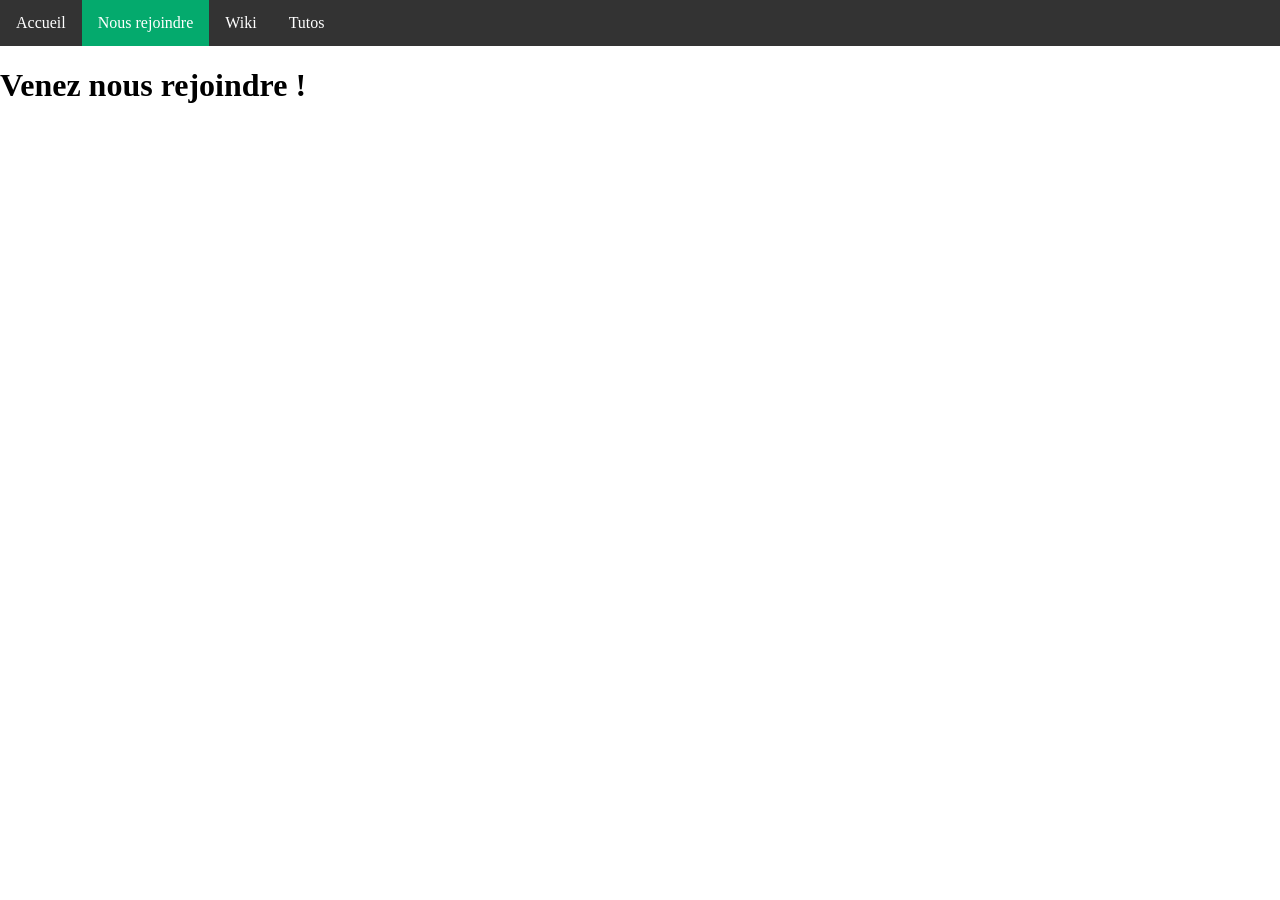
==== nous-rejoindre.html @ 8d37703a "Add files via upload" ====
<!DOCTYPE html>
<html lang="fr">
<title>
    Station Harvest - Nous rejoindre
</title>
<head>
    <link rel="stylesheet" href="main.css">
    <ul>
    <li><a href="index.html">Accueil</a></li>
    <li><a class="active" href="nous-rejoindre.html">Nous rejoindre</a></li>
    <li><a href="wiki.html">Wiki</a></li>
    <li><a href="tutos.html">Tutos</a></li>
    </ul>
</head>
<body>
    <p><h1> Venez nous rejoindre !</h1></p>
</body>
</html>
---- main.css ----
body {
  margin: 0;
  padding: 0;
}

h2, p {
  margin: 10px;
}

ul {
  list-style-type: none;
  margin: 0;
  padding: 0;
  background-color: #333333;
  display: flex;
}

ul li a {
  display: block;
  color: white;
  padding: 14px 16px;
  text-decoration: none;
}

ul li a:hover:not(.active) {
  background-color: #111111;
}

ul li a.active {
  background-color: #04AA6D;
}
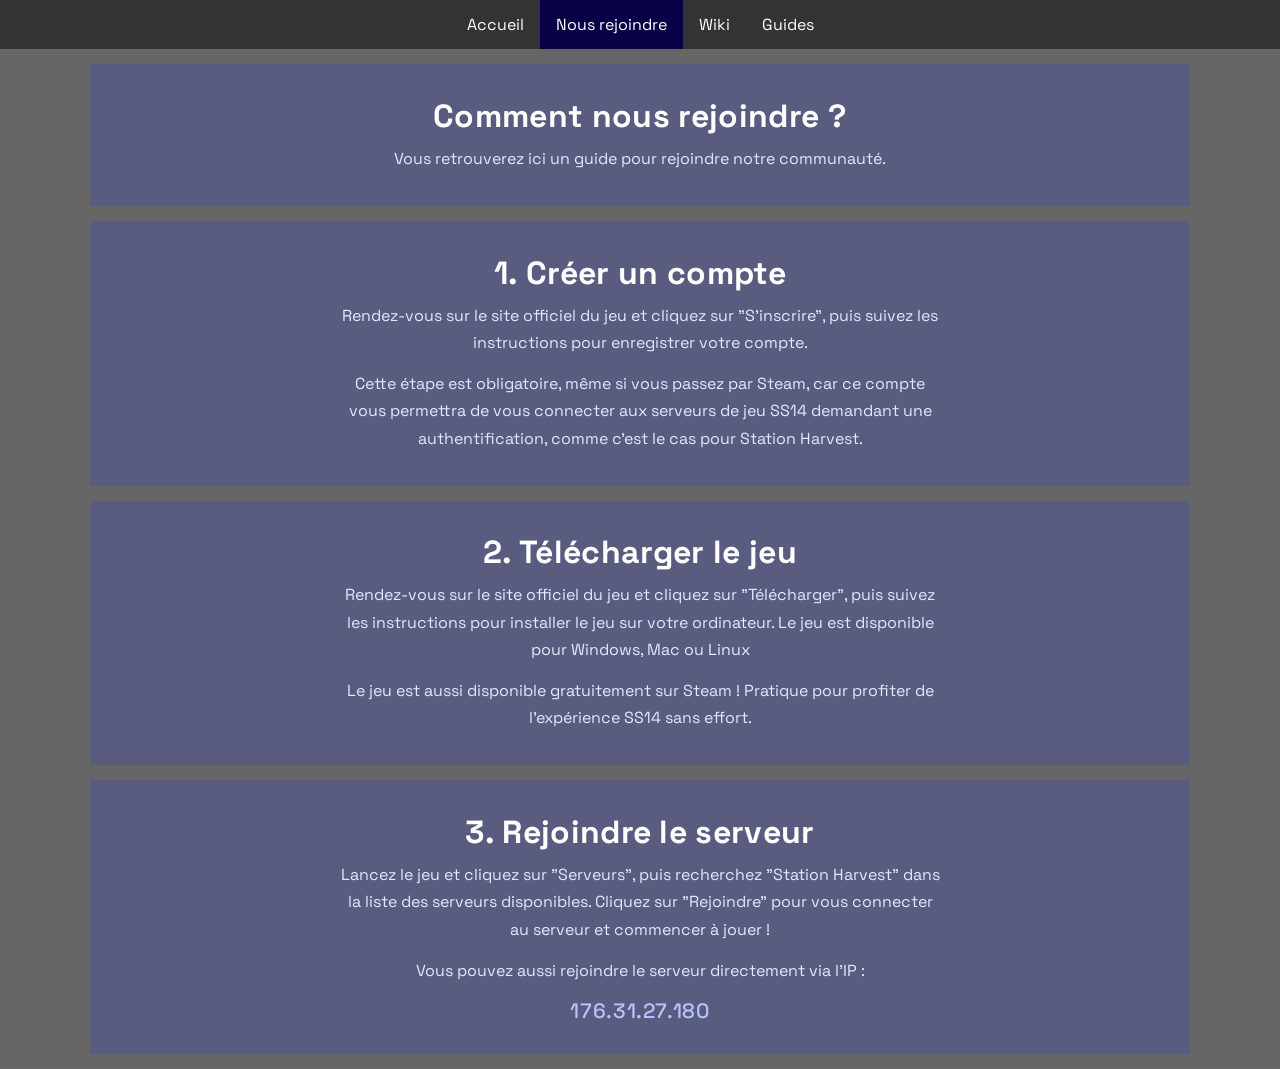
==== commit 3b7b2061: "Enhance nous-rejoindre.html with metadata and content Added meta tags for character set, viewport, a" ====
--- a/nous-rejoindre.html
+++ b/nous-rejoindre.html
@@ -1,18 +1,44 @@
 <!DOCTYPE html>
 <html lang="fr">
-<title>
-    Station Harvest - Nous rejoindre
-</title>
 <head>
+    <meta charset="UTF-8">
+    <meta name="viewport" content="width=device-width, initial-scale=1">
+    <meta name="description" content="Station Harvest est un serveur de jeu Space Station 14 en français FR, jeu axé sur le RP et la communauté.">
+    <title>Station Harvest - Nous rejoindre</title>
+    <link rel="icon" type="image/x-icon" href="favicon.ico">
     <link rel="stylesheet" href="main.css">
+    <link rel="preconnect" href="https://fonts.googleapis.com">
+    <link rel="preconnect" href="https://fonts.gstatic.com" crossorigin>
+    <link href="https://fonts.googleapis.com/css2?family=Space+Grotesk:wght@400;500;700&display=swap" rel="stylesheet">
+</head>
+<body class="fixed-bg">
     <ul>
-    <li><a href="index.html">Accueil</a></li>
-    <li><a class="active" href="nous-rejoindre.html">Nous rejoindre</a></li>
-    <li><a href="wiki.html">Wiki</a></li>
-    <li><a href="tutos.html">Tutos</a></li>
+        <li><a href="index.html">Accueil</a></li>
+        <li><a class="active" href="nous-rejoindre.html">Nous rejoindre</a></li>
+        <li><a href="https://wiki.stationharvest.fr" target="_blank" rel="noopener noreferrer">Wiki</a></li>
+        <li><a href="guides.html">Guides</a></li>
     </ul>
-</head>
-<body>
-    <p><h1> Venez nous rejoindre !</h1></p>
+
+    <div class="page-container">
+        <h1> Comment nous rejoindre ? </h1>
+        <h3> Vous retrouverez ici un guide pour rejoindre notre communauté.</h3>
+    </div>
+
+    <div class="page-container-wide page-container">
+        <h1> 1. Créer un compte </h1>
+        <h3> Rendez-vous sur le site officiel du jeu et cliquez sur "S'inscrire", puis suivez les instructions pour enregistrer votre compte. </h3>
+        <h3> Cette étape est obligatoire, même si vous passez par Steam, car ce compte vous permettra de vous connecter aux serveurs de jeu SS14 demandant une authentification, comme c'est le cas pour Station Harvest.</h3>
+    </div>
+    <div class="page-container-wide page-container">
+        <h1> 2. Télécharger le jeu </h1>
+        <h3> Rendez-vous sur le site officiel du jeu et cliquez sur "Télécharger", puis suivez les instructions pour installer le jeu sur votre ordinateur. Le jeu est disponible pour Windows, Mac ou Linux</h3>
+        <h3> Le jeu est aussi disponible gratuitement sur Steam ! Pratique pour profiter de l'expérience SS14 sans effort.</h3>
+    </div>
+    <div class="page-container-wide page-container">
+        <h1> 3. Rejoindre le serveur </h1>
+        <h3> Lancez le jeu et cliquez sur "Serveurs", puis recherchez "Station Harvest" dans la liste des serveurs disponibles. Cliquez sur "Rejoindre" pour vous connecter au serveur et commencer à jouer !</h3>
+        <h3> Vous pouvez aussi rejoindre le serveur directement via l'IP :</h3>
+        <h2> 176.31.27.180 </h2>
+    </div>
 </body>
-</html>+</html>
--- a/main.css
+++ b/main.css
@@ -1,31 +1,366 @@
-body {
-  margin: 0;
-  padding: 0;
-}
-
-h2, p {
-  margin: 10px;
-}
-
-ul {
-  list-style-type: none;
-  margin: 0;
-  padding: 0;
-  background-color: #333333;
-  display: flex;
-}
-
-ul li a {
-  display: block;
-  color: white;
-  padding: 14px 16px;
-  text-decoration: none;
-}
-
-ul li a:hover:not(.active) {
-  background-color: #111111;
-}
-
-ul li a.active {
-  background-color: #04AA6D;
+:root {
+  --police: 'Space Grotesk', system-ui, sans-serif;
+}
+
+body {
+  margin: 0;
+  padding: 0;
+  font-family: var(--police);
+}
+
+.page-container h1 {
+  font-size: 2rem;
+  font-weight: 700;
+  letter-spacing: 0.01em;
+  line-height: 1.2;
+  margin: 0.4em 0 0.3em;
+}
+
+.page-container h2,
+.page-container h3 {
+  text-align: center;
+}
+
+.page-container h2 {
+  font-size: 1.3rem;
+  font-weight: 500;
+  letter-spacing: 0.03em;
+  color: #b8c4ff;
+}
+
+.page-container h3 {
+  font-size: 1rem;
+  font-weight: 400;
+  line-height: 1.7;
+  color: #e3e7ff;
+  max-width: 60ch;
+  margin: 0 auto 14px;
+}
+
+h1 {
+  text-align: center;
+}
+
+h2, p {
+  margin: 10px;
+}
+
+ul {
+  list-style-type: none;
+  margin: 0;
+  padding: 0;
+  background-color: #333333;
+  display: flex;
+  justify-content: center;
+  font-family: var(--police);
+}
+
+ul li a {
+  display: block;
+  color: white;
+  padding: 14px 16px;
+  text-decoration: none;
+}
+
+ul li a:hover:not(.active) {
+  background-color: #030003;
+}
+
+ul li a.active {
+  background-color: #080146;
+}
+
+.logo {
+  display: block;
+  margin: 0 auto;
+  padding: 0;
+}
+
+.boutons {
+  display: flex;
+  justify-content: center;
+  flex-wrap: wrap;
+  gap: 12px;
+}
+
+.join-button-link {
+  display: block;
+}
+
+.join-button {
+  appearance: button;
+  backface-visibility: hidden;
+  background-color: rgba(64, 92, 245, 0.6);
+  border-radius: 6px;
+  border-width: 0;
+  box-shadow: rgba(50, 50, 93, .1) 0 0 0 1px inset,rgba(50, 50, 93, .1) 0 2px 5px 0,rgba(0, 0, 0, .07) 0 1px 1px 0;
+  box-sizing: border-box;
+  color: #fff;
+  cursor: pointer;
+  font-family: var(--police);
+  font-size: 100%;
+  height: 44px;
+  line-height: 1.15;
+  margin: 12px 0 0;
+  outline: none;
+  overflow: hidden;
+  padding: 0 25px;
+  position: relative;
+  text-align: center;
+  text-transform: none;
+  transform: translateZ(0);
+  transition: all .2s,box-shadow .08s ease-in;
+  user-select: none;
+  -webkit-user-select: none;
+  touch-action: manipulation;
+  width: 100%;
+}
+
+.join-button:disabled {
+  cursor: default;
+}
+
+.join-button:focus {
+  box-shadow: rgba(50, 50, 93, .1) 0 0 0 1px inset, rgba(50, 50, 93, .2) 0 6px 15px 0, rgba(0, 0, 0, .1) 0 2px 2px 0, rgba(50, 151, 211, .3) 0 0 0 4px;
+}
+
+.join-button:hover {
+  background-color: rgba(64, 92, 245, 0.85);
+}
+
+.join-button.secondary-button {
+  background-color: rgba(90, 90, 90, 0.55);
+}
+
+.join-button.secondary-button:hover {
+  background-color: rgba(110, 110, 110, 0.8);
+}
+
+.page-container {
+  max-width: 1100px;
+  margin: 15px auto;
+  padding: 20px;
+  box-sizing: border-box;
+  background-color: rgba(36, 51, 219, 0.2);
+  color:white;
+  font-family: var(--police);
+}
+
+.footer {
+  max-width: 2000px;
+  margin: 15px auto;
+  padding: 20px;
+  box-sizing: border-box;
+  background-color: rgba(36, 51, 219, 0.2);
+  color:white;
+  font-family: var(--police);
+  font-size: 0.65rem;
+}
+
+.carouselcont {
+  max-width: 2200px;
+  margin: 15px auto;
+  padding: 20px;
+  box-sizing: border-box;
+  background-color: rgba(36, 51, 219, 0.2);
+  color:white;
+  font-family: var(--police);
+}
+
+.fixed-bg {
+  background-image: linear-gradient(rgba(0, 0, 0, 0.6), rgba(0, 0, 0, 0.6)), url("background.jpg");
+  min-height: 500px;
+  background-attachment: scroll;
+  background-position: center;
+  background-repeat: no-repeat;
+  background-size: cover;
+}
+
+.carousel {
+  overflow: hidden;
+  max-width: 2200px;
+  margin: 5px auto;
+}
+
+.carousel-track {
+  display: flex;
+  width: max-content;
+  animation: defilement 40s linear infinite reverse;
+}
+
+.carouseltxt {
+  display: flex;
+  align-items: center;
+  width: max-content;
+  animation: defilement 60s linear infinite;
+}
+
+.citation {
+  display: flex;
+  align-items: center;
+  flex-shrink: 0;
+  gap: 12px;
+  margin-right: 60px;
+}
+
+.citation img {
+  width: 64px;
+  height: 64px;
+  border-radius: 50%;
+  object-fit: cover;
+  flex-shrink: 0;
+}
+
+.citationtxt {
+  display: flex;
+  flex-direction: column;
+}
+
+.citationtxt p {
+  margin: 0;
+  font-size: 18px;
+  white-space: nowrap;
+}
+
+.pseudo {
+  margin-top: 2px;
+  font-size: 12px;
+  opacity: 0.75;
+}
+
+.carousel-track img {
+  height: 275px;
+  width: auto;
+  margin-right: 12px;
+  flex-shrink: 0;
+}
+
+.carousel:hover .carousel-track {
+  animation-play-state: paused;
+}
+
+.carousel:hover .carouseltxt {
+  animation-play-state: paused;
+}
+
+@keyframes defilement {
+  from { transform: translateX(0); }
+  to   { transform: translateX(-50%); }
+}
+
+@media (prefers-reduced-motion: reduce) {
+  .carousel-track, .carouseltxt { animation: none; }
+}
+
+.carousel-track img {
+  cursor: zoom-in;
+}
+
+.lightbox {
+  display: none;
+  position: fixed;
+  inset: 0;
+  background-color: rgba(0, 0, 0, 0.85);
+  z-index: 1000;
+  align-items: center;
+  justify-content: center;
+  cursor: zoom-out;
+}
+
+.lightbox.open {
+  display: flex;
+}
+
+.lightbox img {
+  max-width: 90vw;
+  max-height: 90vh;
+  box-shadow: 0 0 30px rgba(0, 0, 0, 0.6);
+}
+
+.bandeau {
+  max-width: 1100px;
+  margin: 15px auto;
+  padding: 28px 20px 14px;
+  box-sizing: border-box;
+  background-color: rgba(36, 51, 219, 0.2);
+  display: flex;
+  justify-content: center;
+  align-items: flex-end;
+  flex-wrap: wrap;
+  gap: 28px;
+}
+
+.perso {
+  position: relative;
+  width: 96px;
+  height: 96px;
+}
+
+.sprite {
+  width: 96px;
+  height: 96px;
+  background-repeat: no-repeat;
+  background-size: 100px 100px;
+  image-rendering: pixelated;
+  animation: saut 1.6s infinite;
+  animation-delay: var(--delai, 0s);
+}
+
+.sprite.clown   { background-image: url("clown.png"); }
+.sprite.captain { background-image: url("captain.png"); }
+.sprite.med { background-image: url("med.png"); }
+.sprite.chef { background-image: url("chef.png"); }
+.sprite.jani { background-image: url("jani.png"); }
+.sprite.sci { background-image: url("sci.png"); }
+.sprite.engi { background-image: url("engi.png"); }
+.sprite.sec { background-image: url("sec.png"); }
+
+.perso::after {
+  content: "";
+  position: absolute;
+  left: 50%;
+  bottom: -3px;
+  width: 52px;
+  height: 8px;
+  margin-left: -26px;
+  border-radius: 50%;
+  background-color: rgba(0, 0, 0, 0.35);
+  animation: ombre 1.6s infinite;
+  animation-delay: var(--delai, 0s);
+}
+
+@keyframes saut {
+  0%   { transform: translateY(0);     animation-timing-function: ease-out; }
+  20%  { transform: translateY(-18px); animation-timing-function: ease-in; }
+  40%  { transform: translateY(0); }
+  100% { transform: translateY(0); }
+}
+
+@keyframes ombre {
+  0%   { transform: scale(1);   opacity: 1;   animation-timing-function: ease-out; }
+  20%  { transform: scale(0.6); opacity: 0.5; animation-timing-function: ease-in; }
+  40%  { transform: scale(1);   opacity: 1; }
+  100% { transform: scale(1);   opacity: 1; }
+}
+
+@media (prefers-reduced-motion: reduce) {
+  .sprite, .perso::after { animation: none; }
+}
+
+.video-wrapper {
+  max-width: 900px;
+  margin: 15px auto;
+  padding: 20px;
+  box-sizing: border-box;
+  background-color: rgba(36, 51, 219, 0.2);
+}
+
+.video-wrapper video,
+.video-wrapper iframe {
+  display: block;
+  width: 100%;
+  height: auto;
+  aspect-ratio: 16 / 9;
+  border: 0;
+  border-radius: 6px;
 }
